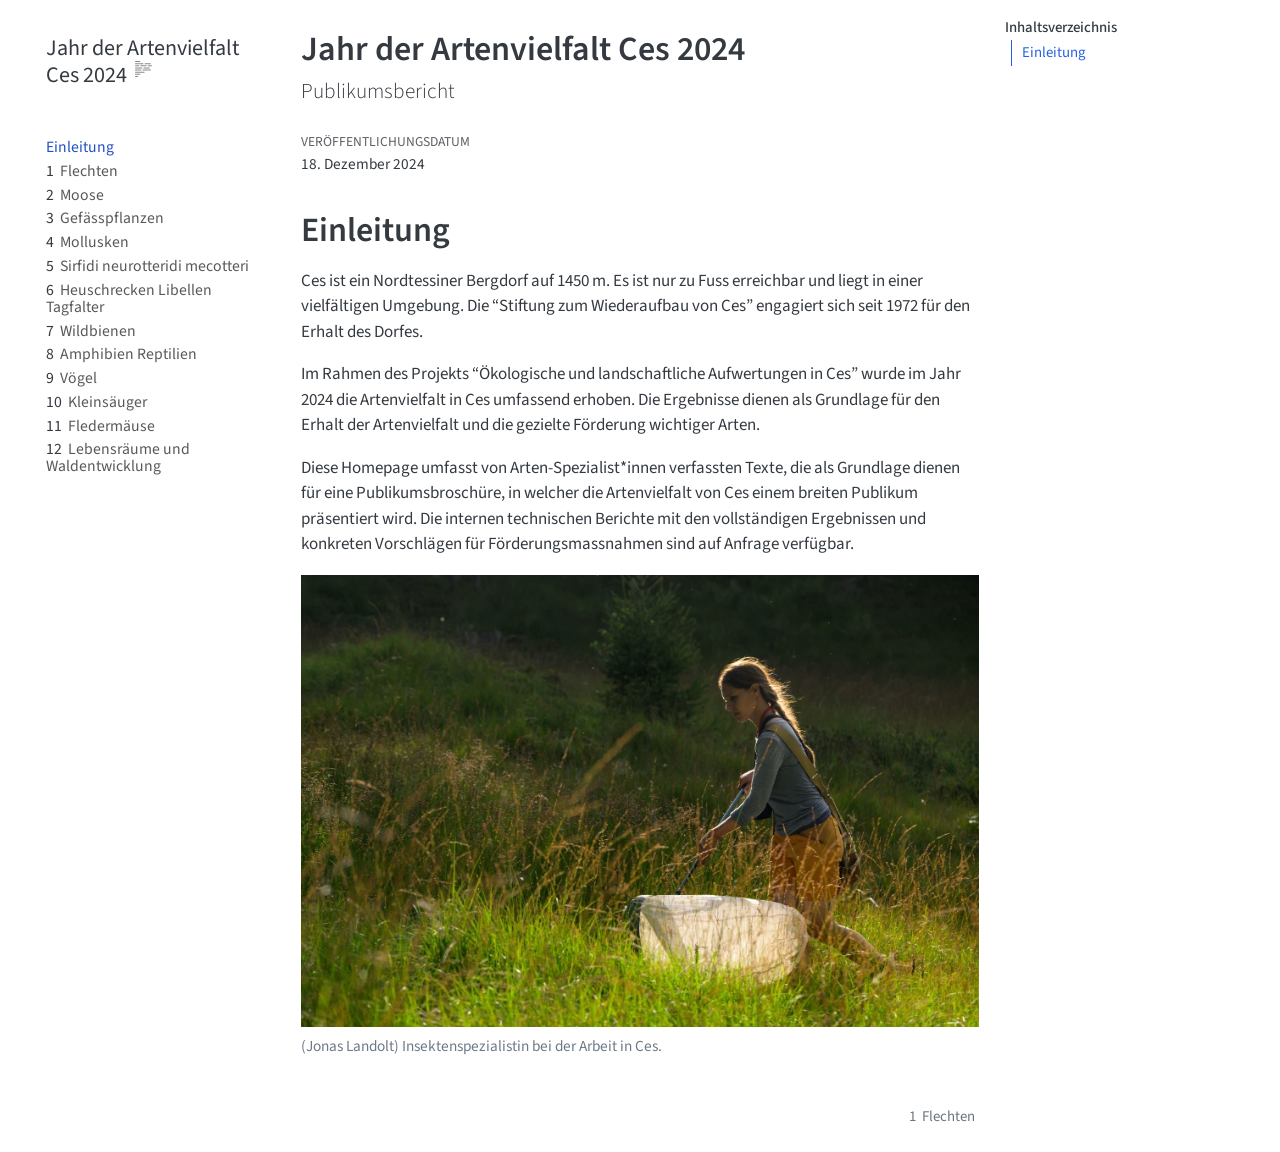
==== index.html @ 06ca6124 "Built site for gh-pages" ====
<!DOCTYPE html>
<html xmlns="http://www.w3.org/1999/xhtml" lang="de" xml:lang="de"><head>

<meta charset="utf-8">
<meta name="generator" content="quarto-1.7.13">

<meta name="viewport" content="width=device-width, initial-scale=1.0, user-scalable=yes">


<title>Jahr der Artenvielfalt Ces 2024</title>
<style>
code{white-space: pre-wrap;}
span.smallcaps{font-variant: small-caps;}
div.columns{display: flex; gap: min(4vw, 1.5em);}
div.column{flex: auto; overflow-x: auto;}
div.hanging-indent{margin-left: 1.5em; text-indent: -1.5em;}
ul.task-list{list-style: none;}
ul.task-list li input[type="checkbox"] {
  width: 0.8em;
  margin: 0 0.8em 0.2em -1em; /* quarto-specific, see https://github.com/quarto-dev/quarto-cli/issues/4556 */ 
  vertical-align: middle;
}
</style>


<script src="site_libs/quarto-nav/quarto-nav.js"></script>
<script src="site_libs/quarto-nav/headroom.min.js"></script>
<script src="site_libs/clipboard/clipboard.min.js"></script>
<script src="site_libs/quarto-search/autocomplete.umd.js"></script>
<script src="site_libs/quarto-search/fuse.min.js"></script>
<script src="site_libs/quarto-search/quarto-search.js"></script>
<meta name="quarto:offset" content="./">
<link href="./publikumsbericht/Flechten.html" rel="next">
<script src="site_libs/quarto-html/quarto.js" type="module"></script>
<script src="site_libs/quarto-html/tabsets/tabsets.js" type="module"></script>
<script src="site_libs/quarto-html/popper.min.js"></script>
<script src="site_libs/quarto-html/tippy.umd.min.js"></script>
<script src="site_libs/quarto-html/anchor.min.js"></script>
<link href="site_libs/quarto-html/tippy.css" rel="stylesheet">
<link href="site_libs/quarto-html/quarto-syntax-highlighting-66ab7fd5e73b7f0a764e0d49b3e29ab1.css" rel="stylesheet" id="quarto-text-highlighting-styles">
<script src="site_libs/bootstrap/bootstrap.min.js"></script>
<link href="site_libs/bootstrap/bootstrap-icons.css" rel="stylesheet">
<link href="site_libs/bootstrap/bootstrap-7930a387d1d9c5a851eba23757f768d8.min.css" rel="stylesheet" append-hash="true" id="quarto-bootstrap" data-mode="light">
<script id="quarto-search-options" type="application/json">{
  "location": "sidebar",
  "copy-button": false,
  "collapse-after": 3,
  "panel-placement": "start",
  "type": "textbox",
  "limit": 50,
  "keyboard-shortcut": [
    "f",
    "/",
    "s"
  ],
  "show-item-context": false,
  "language": {
    "search-no-results-text": "Keine Treffer",
    "search-matching-documents-text": "Treffer",
    "search-copy-link-title": "Link in die Suche kopieren",
    "search-hide-matches-text": "Zusätzliche Treffer verbergen",
    "search-more-match-text": "weitere Treffer in diesem Dokument",
    "search-more-matches-text": "weitere Treffer in diesem Dokument",
    "search-clear-button-title": "Zurücksetzen",
    "search-text-placeholder": "",
    "search-detached-cancel-button-title": "Abbrechen",
    "search-submit-button-title": "Abschicken",
    "search-label": "Suchen"
  }
}</script>


<link rel="stylesheet" href="style.css">
</head>

<body class="nav-sidebar floating">

<div id="quarto-search-results"></div>
  <header id="quarto-header" class="headroom fixed-top">
  <nav class="quarto-secondary-nav">
    <div class="container-fluid d-flex">
      <button type="button" class="quarto-btn-toggle btn" data-bs-toggle="collapse" role="button" data-bs-target=".quarto-sidebar-collapse-item" aria-controls="quarto-sidebar" aria-expanded="false" aria-label="Seitenleiste umschalten" onclick="if (window.quartoToggleHeadroom) { window.quartoToggleHeadroom(); }">
        <i class="bi bi-layout-text-sidebar-reverse"></i>
      </button>
        <nav class="quarto-page-breadcrumbs" aria-label="breadcrumb"><ol class="breadcrumb"><li class="breadcrumb-item"><a href="./index.html">Einleitung</a></li></ol></nav>
        <a class="flex-grow-1" role="navigation" data-bs-toggle="collapse" data-bs-target=".quarto-sidebar-collapse-item" aria-controls="quarto-sidebar" aria-expanded="false" aria-label="Seitenleiste umschalten" onclick="if (window.quartoToggleHeadroom) { window.quartoToggleHeadroom(); }">      
        </a>
      <button type="button" class="btn quarto-search-button" aria-label="Suchen" onclick="window.quartoOpenSearch();">
        <i class="bi bi-search"></i>
      </button>
    </div>
  </nav>
</header>
<!-- content -->
<div id="quarto-content" class="quarto-container page-columns page-rows-contents page-layout-article">
<!-- sidebar -->
  <nav id="quarto-sidebar" class="sidebar collapse collapse-horizontal quarto-sidebar-collapse-item sidebar-navigation floating overflow-auto">
    <div class="pt-lg-2 mt-2 text-left sidebar-header">
    <div class="sidebar-title mb-0 py-0">
      <a href="./">Jahr der Artenvielfalt Ces 2024</a> 
        <div class="sidebar-tools-main">
  <a href="" class="quarto-reader-toggle quarto-navigation-tool px-1" onclick="window.quartoToggleReader(); return false;" title="Lesemodus umschalten">
  <div class="quarto-reader-toggle-btn">
  <i class="bi"></i>
  </div>
</a>
</div>
    </div>
      </div>
        <div class="mt-2 flex-shrink-0 align-items-center">
        <div class="sidebar-search">
        <div id="quarto-search" class="" title="Suchen"></div>
        </div>
        </div>
    <div class="sidebar-menu-container"> 
    <ul class="list-unstyled mt-1">
        <li class="sidebar-item">
  <div class="sidebar-item-container"> 
  <a href="./index.html" class="sidebar-item-text sidebar-link active">
 <span class="menu-text">Einleitung</span></a>
  </div>
</li>
        <li class="sidebar-item">
  <div class="sidebar-item-container"> 
  <a href="./publikumsbericht/Flechten.html" class="sidebar-item-text sidebar-link">
 <span class="menu-text"><span class="chapter-number">1</span>&nbsp; <span class="chapter-title">Flechten</span></span></a>
  </div>
</li>
        <li class="sidebar-item">
  <div class="sidebar-item-container"> 
  <a href="./publikumsbericht/Moose.html" class="sidebar-item-text sidebar-link">
 <span class="menu-text"><span class="chapter-number">2</span>&nbsp; <span class="chapter-title">Moose</span></span></a>
  </div>
</li>
        <li class="sidebar-item">
  <div class="sidebar-item-container"> 
  <a href="./publikumsbericht/Gefässpflanzen.html" class="sidebar-item-text sidebar-link">
 <span class="menu-text"><span class="chapter-number">3</span>&nbsp; <span class="chapter-title">Gefässpflanzen</span></span></a>
  </div>
</li>
        <li class="sidebar-item">
  <div class="sidebar-item-container"> 
  <a href="./publikumsbericht/Mollusken.html" class="sidebar-item-text sidebar-link">
 <span class="menu-text"><span class="chapter-number">4</span>&nbsp; <span class="chapter-title">Mollusken</span></span></a>
  </div>
</li>
        <li class="sidebar-item">
  <div class="sidebar-item-container"> 
  <a href="./publikumsbericht/Sirfidi_neurotteridi_mecotteri.html" class="sidebar-item-text sidebar-link">
 <span class="menu-text"><span class="chapter-number">5</span>&nbsp; <span class="chapter-title">Sirfidi neurotteridi mecotteri</span></span></a>
  </div>
</li>
        <li class="sidebar-item">
  <div class="sidebar-item-container"> 
  <a href="./publikumsbericht/Heuschrecken_Libellen_Tagfalter.html" class="sidebar-item-text sidebar-link">
 <span class="menu-text"><span class="chapter-number">6</span>&nbsp; <span class="chapter-title">Heuschrecken Libellen Tagfalter</span></span></a>
  </div>
</li>
        <li class="sidebar-item">
  <div class="sidebar-item-container"> 
  <a href="./publikumsbericht/Wildbienen.html" class="sidebar-item-text sidebar-link">
 <span class="menu-text"><span class="chapter-number">7</span>&nbsp; <span class="chapter-title">Wildbienen</span></span></a>
  </div>
</li>
        <li class="sidebar-item">
  <div class="sidebar-item-container"> 
  <a href="./publikumsbericht/Amphibien_Reptilien.html" class="sidebar-item-text sidebar-link">
 <span class="menu-text"><span class="chapter-number">8</span>&nbsp; <span class="chapter-title">Amphibien Reptilien</span></span></a>
  </div>
</li>
        <li class="sidebar-item">
  <div class="sidebar-item-container"> 
  <a href="./publikumsbericht/Vögel.html" class="sidebar-item-text sidebar-link">
 <span class="menu-text"><span class="chapter-number">9</span>&nbsp; <span class="chapter-title">Vögel</span></span></a>
  </div>
</li>
        <li class="sidebar-item">
  <div class="sidebar-item-container"> 
  <a href="./publikumsbericht/Kleinsaeuger.html" class="sidebar-item-text sidebar-link">
 <span class="menu-text"><span class="chapter-number">10</span>&nbsp; <span class="chapter-title">Kleinsäuger</span></span></a>
  </div>
</li>
        <li class="sidebar-item">
  <div class="sidebar-item-container"> 
  <a href="./publikumsbericht/Fledermäuse.html" class="sidebar-item-text sidebar-link">
 <span class="menu-text"><span class="chapter-number">11</span>&nbsp; <span class="chapter-title">Fledermäuse</span></span></a>
  </div>
</li>
        <li class="sidebar-item">
  <div class="sidebar-item-container"> 
  <a href="./publikumsbericht/Waldentwicklung.html" class="sidebar-item-text sidebar-link">
 <span class="menu-text"><span class="chapter-number">12</span>&nbsp; <span class="chapter-title">Lebensräume und Waldentwicklung</span></span></a>
  </div>
</li>
    </ul>
    </div>
</nav>
<div id="quarto-sidebar-glass" class="quarto-sidebar-collapse-item" data-bs-toggle="collapse" data-bs-target=".quarto-sidebar-collapse-item"></div>
<!-- margin-sidebar -->
    <div id="quarto-margin-sidebar" class="sidebar margin-sidebar">
        <nav id="TOC" role="doc-toc" class="toc-active">
    <h2 id="toc-title">Inhaltsverzeichnis</h2>
   
  <ul>
  <li><a href="#einleitung" id="toc-einleitung" class="nav-link active" data-scroll-target="#einleitung">Einleitung</a></li>
  </ul>
</nav>
    </div>
<!-- main -->
<main class="content" id="quarto-document-content">

<header id="title-block-header" class="quarto-title-block default">
<div class="quarto-title">
<h1 class="title">Jahr der Artenvielfalt Ces 2024</h1>
<p class="subtitle lead">Publikumsbericht</p>
</div>



<div class="quarto-title-meta">

    
    <div>
    <div class="quarto-title-meta-heading">Veröffentlichungsdatum</div>
    <div class="quarto-title-meta-contents">
      <p class="date">18. Dezember 2024</p>
    </div>
  </div>
  
    
  </div>
  


</header>


<section id="einleitung" class="level1 unnumbered">
<h1 class="unnumbered">Einleitung</h1>
<p>Ces ist ein Nordtessiner Bergdorf auf 1450 m. Es ist nur zu Fuss erreichbar und liegt in einer vielfältigen Umgebung. Die “Stiftung zum Wiederaufbau von Ces” engagiert sich seit 1972 für den Erhalt des Dorfes.</p>
<p>Im Rahmen des Projekts “Ökologische und landschaftliche Aufwertungen in Ces” wurde im Jahr 2024 die Artenvielfalt in Ces umfassend erhoben. Die Ergebnisse dienen als Grundlage für den Erhalt der Artenvielfalt und die gezielte Förderung wichtiger Arten.</p>
<p>Diese Homepage umfasst von Arten-Spezialist*innen verfassten Texte, die als Grundlage dienen für eine Publikumsbroschüre, in welcher die Artenvielfalt von Ces einem breiten Publikum präsentiert wird. Die internen technischen Berichte mit den vollständigen Ergebnissen und konkreten Vorschlägen für Förderungsmassnahmen sind auf Anfrage verfügbar.</p>
<div class="quarto-figure quarto-figure-center">
<figure class="figure">
<p><img src="./images/Insektenspezialistin.jpg" class="img-fluid figure-img"></p>
<figcaption>(Jonas Landolt) Insektenspezialistin bei der Arbeit in Ces.</figcaption>
</figure>
</div>


</section>

</main> <!-- /main -->
<script id="quarto-html-after-body" type="application/javascript">
window.document.addEventListener("DOMContentLoaded", function (event) {
  const toggleBodyColorMode = (bsSheetEl) => {
    const mode = bsSheetEl.getAttribute("data-mode");
    const bodyEl = window.document.querySelector("body");
    if (mode === "dark") {
      bodyEl.classList.add("quarto-dark");
      bodyEl.classList.remove("quarto-light");
    } else {
      bodyEl.classList.add("quarto-light");
      bodyEl.classList.remove("quarto-dark");
    }
  }
  const toggleBodyColorPrimary = () => {
    const bsSheetEl = window.document.querySelector("link#quarto-bootstrap");
    if (bsSheetEl) {
      toggleBodyColorMode(bsSheetEl);
    }
  }
  toggleBodyColorPrimary();  
  const icon = "";
  const anchorJS = new window.AnchorJS();
  anchorJS.options = {
    placement: 'right',
    icon: icon
  };
  anchorJS.add('.anchored');
  const isCodeAnnotation = (el) => {
    for (const clz of el.classList) {
      if (clz.startsWith('code-annotation-')) {                     
        return true;
      }
    }
    return false;
  }
  const onCopySuccess = function(e) {
    // button target
    const button = e.trigger;
    // don't keep focus
    button.blur();
    // flash "checked"
    button.classList.add('code-copy-button-checked');
    var currentTitle = button.getAttribute("title");
    button.setAttribute("title", "Kopiert");
    let tooltip;
    if (window.bootstrap) {
      button.setAttribute("data-bs-toggle", "tooltip");
      button.setAttribute("data-bs-placement", "left");
      button.setAttribute("data-bs-title", "Kopiert");
      tooltip = new bootstrap.Tooltip(button, 
        { trigger: "manual", 
          customClass: "code-copy-button-tooltip",
          offset: [0, -8]});
      tooltip.show();    
    }
    setTimeout(function() {
      if (tooltip) {
        tooltip.hide();
        button.removeAttribute("data-bs-title");
        button.removeAttribute("data-bs-toggle");
        button.removeAttribute("data-bs-placement");
      }
      button.setAttribute("title", currentTitle);
      button.classList.remove('code-copy-button-checked');
    }, 1000);
    // clear code selection
    e.clearSelection();
  }
  const getTextToCopy = function(trigger) {
      const codeEl = trigger.previousElementSibling.cloneNode(true);
      for (const childEl of codeEl.children) {
        if (isCodeAnnotation(childEl)) {
          childEl.remove();
        }
      }
      return codeEl.innerText;
  }
  const clipboard = new window.ClipboardJS('.code-copy-button:not([data-in-quarto-modal])', {
    text: getTextToCopy
  });
  clipboard.on('success', onCopySuccess);
  if (window.document.getElementById('quarto-embedded-source-code-modal')) {
    const clipboardModal = new window.ClipboardJS('.code-copy-button[data-in-quarto-modal]', {
      text: getTextToCopy,
      container: window.document.getElementById('quarto-embedded-source-code-modal')
    });
    clipboardModal.on('success', onCopySuccess);
  }
    var localhostRegex = new RegExp(/^(?:http|https):\/\/localhost\:?[0-9]*\//);
    var mailtoRegex = new RegExp(/^mailto:/);
      var filterRegex = new RegExp('/' + window.location.host + '/');
    var isInternal = (href) => {
        return filterRegex.test(href) || localhostRegex.test(href) || mailtoRegex.test(href);
    }
    // Inspect non-navigation links and adorn them if external
 	var links = window.document.querySelectorAll('a[href]:not(.nav-link):not(.navbar-brand):not(.toc-action):not(.sidebar-link):not(.sidebar-item-toggle):not(.pagination-link):not(.no-external):not([aria-hidden]):not(.dropdown-item):not(.quarto-navigation-tool):not(.about-link)');
    for (var i=0; i<links.length; i++) {
      const link = links[i];
      if (!isInternal(link.href)) {
        // undo the damage that might have been done by quarto-nav.js in the case of
        // links that we want to consider external
        if (link.dataset.originalHref !== undefined) {
          link.href = link.dataset.originalHref;
        }
      }
    }
  function tippyHover(el, contentFn, onTriggerFn, onUntriggerFn) {
    const config = {
      allowHTML: true,
      maxWidth: 500,
      delay: 100,
      arrow: false,
      appendTo: function(el) {
          return el.parentElement;
      },
      interactive: true,
      interactiveBorder: 10,
      theme: 'quarto',
      placement: 'bottom-start',
    };
    if (contentFn) {
      config.content = contentFn;
    }
    if (onTriggerFn) {
      config.onTrigger = onTriggerFn;
    }
    if (onUntriggerFn) {
      config.onUntrigger = onUntriggerFn;
    }
    window.tippy(el, config); 
  }
  const noterefs = window.document.querySelectorAll('a[role="doc-noteref"]');
  for (var i=0; i<noterefs.length; i++) {
    const ref = noterefs[i];
    tippyHover(ref, function() {
      // use id or data attribute instead here
      let href = ref.getAttribute('data-footnote-href') || ref.getAttribute('href');
      try { href = new URL(href).hash; } catch {}
      const id = href.replace(/^#\/?/, "");
      const note = window.document.getElementById(id);
      if (note) {
        return note.innerHTML;
      } else {
        return "";
      }
    });
  }
  const xrefs = window.document.querySelectorAll('a.quarto-xref');
  const processXRef = (id, note) => {
    // Strip column container classes
    const stripColumnClz = (el) => {
      el.classList.remove("page-full", "page-columns");
      if (el.children) {
        for (const child of el.children) {
          stripColumnClz(child);
        }
      }
    }
    stripColumnClz(note)
    if (id === null || id.startsWith('sec-')) {
      // Special case sections, only their first couple elements
      const container = document.createElement("div");
      if (note.children && note.children.length > 2) {
        container.appendChild(note.children[0].cloneNode(true));
        for (let i = 1; i < note.children.length; i++) {
          const child = note.children[i];
          if (child.tagName === "P" && child.innerText === "") {
            continue;
          } else {
            container.appendChild(child.cloneNode(true));
            break;
          }
        }
        if (window.Quarto?.typesetMath) {
          window.Quarto.typesetMath(container);
        }
        return container.innerHTML
      } else {
        if (window.Quarto?.typesetMath) {
          window.Quarto.typesetMath(note);
        }
        return note.innerHTML;
      }
    } else {
      // Remove any anchor links if they are present
      const anchorLink = note.querySelector('a.anchorjs-link');
      if (anchorLink) {
        anchorLink.remove();
      }
      if (window.Quarto?.typesetMath) {
        window.Quarto.typesetMath(note);
      }
      if (note.classList.contains("callout")) {
        return note.outerHTML;
      } else {
        return note.innerHTML;
      }
    }
  }
  for (var i=0; i<xrefs.length; i++) {
    const xref = xrefs[i];
    tippyHover(xref, undefined, function(instance) {
      instance.disable();
      let url = xref.getAttribute('href');
      let hash = undefined; 
      if (url.startsWith('#')) {
        hash = url;
      } else {
        try { hash = new URL(url).hash; } catch {}
      }
      if (hash) {
        const id = hash.replace(/^#\/?/, "");
        const note = window.document.getElementById(id);
        if (note !== null) {
          try {
            const html = processXRef(id, note.cloneNode(true));
            instance.setContent(html);
          } finally {
            instance.enable();
            instance.show();
          }
        } else {
          // See if we can fetch this
          fetch(url.split('#')[0])
          .then(res => res.text())
          .then(html => {
            const parser = new DOMParser();
            const htmlDoc = parser.parseFromString(html, "text/html");
            const note = htmlDoc.getElementById(id);
            if (note !== null) {
              const html = processXRef(id, note);
              instance.setContent(html);
            } 
          }).finally(() => {
            instance.enable();
            instance.show();
          });
        }
      } else {
        // See if we can fetch a full url (with no hash to target)
        // This is a special case and we should probably do some content thinning / targeting
        fetch(url)
        .then(res => res.text())
        .then(html => {
          const parser = new DOMParser();
          const htmlDoc = parser.parseFromString(html, "text/html");
          const note = htmlDoc.querySelector('main.content');
          if (note !== null) {
            // This should only happen for chapter cross references
            // (since there is no id in the URL)
            // remove the first header
            if (note.children.length > 0 && note.children[0].tagName === "HEADER") {
              note.children[0].remove();
            }
            const html = processXRef(null, note);
            instance.setContent(html);
          } 
        }).finally(() => {
          instance.enable();
          instance.show();
        });
      }
    }, function(instance) {
    });
  }
      let selectedAnnoteEl;
      const selectorForAnnotation = ( cell, annotation) => {
        let cellAttr = 'data-code-cell="' + cell + '"';
        let lineAttr = 'data-code-annotation="' +  annotation + '"';
        const selector = 'span[' + cellAttr + '][' + lineAttr + ']';
        return selector;
      }
      const selectCodeLines = (annoteEl) => {
        const doc = window.document;
        const targetCell = annoteEl.getAttribute("data-target-cell");
        const targetAnnotation = annoteEl.getAttribute("data-target-annotation");
        const annoteSpan = window.document.querySelector(selectorForAnnotation(targetCell, targetAnnotation));
        const lines = annoteSpan.getAttribute("data-code-lines").split(",");
        const lineIds = lines.map((line) => {
          return targetCell + "-" + line;
        })
        let top = null;
        let height = null;
        let parent = null;
        if (lineIds.length > 0) {
            //compute the position of the single el (top and bottom and make a div)
            const el = window.document.getElementById(lineIds[0]);
            top = el.offsetTop;
            height = el.offsetHeight;
            parent = el.parentElement.parentElement;
          if (lineIds.length > 1) {
            const lastEl = window.document.getElementById(lineIds[lineIds.length - 1]);
            const bottom = lastEl.offsetTop + lastEl.offsetHeight;
            height = bottom - top;
          }
          if (top !== null && height !== null && parent !== null) {
            // cook up a div (if necessary) and position it 
            let div = window.document.getElementById("code-annotation-line-highlight");
            if (div === null) {
              div = window.document.createElement("div");
              div.setAttribute("id", "code-annotation-line-highlight");
              div.style.position = 'absolute';
              parent.appendChild(div);
            }
            div.style.top = top - 2 + "px";
            div.style.height = height + 4 + "px";
            div.style.left = 0;
            let gutterDiv = window.document.getElementById("code-annotation-line-highlight-gutter");
            if (gutterDiv === null) {
              gutterDiv = window.document.createElement("div");
              gutterDiv.setAttribute("id", "code-annotation-line-highlight-gutter");
              gutterDiv.style.position = 'absolute';
              const codeCell = window.document.getElementById(targetCell);
              const gutter = codeCell.querySelector('.code-annotation-gutter');
              gutter.appendChild(gutterDiv);
            }
            gutterDiv.style.top = top - 2 + "px";
            gutterDiv.style.height = height + 4 + "px";
          }
          selectedAnnoteEl = annoteEl;
        }
      };
      const unselectCodeLines = () => {
        const elementsIds = ["code-annotation-line-highlight", "code-annotation-line-highlight-gutter"];
        elementsIds.forEach((elId) => {
          const div = window.document.getElementById(elId);
          if (div) {
            div.remove();
          }
        });
        selectedAnnoteEl = undefined;
      };
        // Handle positioning of the toggle
    window.addEventListener(
      "resize",
      throttle(() => {
        elRect = undefined;
        if (selectedAnnoteEl) {
          selectCodeLines(selectedAnnoteEl);
        }
      }, 10)
    );
    function throttle(fn, ms) {
    let throttle = false;
    let timer;
      return (...args) => {
        if(!throttle) { // first call gets through
            fn.apply(this, args);
            throttle = true;
        } else { // all the others get throttled
            if(timer) clearTimeout(timer); // cancel #2
            timer = setTimeout(() => {
              fn.apply(this, args);
              timer = throttle = false;
            }, ms);
        }
      };
    }
      // Attach click handler to the DT
      const annoteDls = window.document.querySelectorAll('dt[data-target-cell]');
      for (const annoteDlNode of annoteDls) {
        annoteDlNode.addEventListener('click', (event) => {
          const clickedEl = event.target;
          if (clickedEl !== selectedAnnoteEl) {
            unselectCodeLines();
            const activeEl = window.document.querySelector('dt[data-target-cell].code-annotation-active');
            if (activeEl) {
              activeEl.classList.remove('code-annotation-active');
            }
            selectCodeLines(clickedEl);
            clickedEl.classList.add('code-annotation-active');
          } else {
            // Unselect the line
            unselectCodeLines();
            clickedEl.classList.remove('code-annotation-active');
          }
        });
      }
  const findCites = (el) => {
    const parentEl = el.parentElement;
    if (parentEl) {
      const cites = parentEl.dataset.cites;
      if (cites) {
        return {
          el,
          cites: cites.split(' ')
        };
      } else {
        return findCites(el.parentElement)
      }
    } else {
      return undefined;
    }
  };
  var bibliorefs = window.document.querySelectorAll('a[role="doc-biblioref"]');
  for (var i=0; i<bibliorefs.length; i++) {
    const ref = bibliorefs[i];
    const citeInfo = findCites(ref);
    if (citeInfo) {
      tippyHover(citeInfo.el, function() {
        var popup = window.document.createElement('div');
        citeInfo.cites.forEach(function(cite) {
          var citeDiv = window.document.createElement('div');
          citeDiv.classList.add('hanging-indent');
          citeDiv.classList.add('csl-entry');
          var biblioDiv = window.document.getElementById('ref-' + cite);
          if (biblioDiv) {
            citeDiv.innerHTML = biblioDiv.innerHTML;
          }
          popup.appendChild(citeDiv);
        });
        return popup.innerHTML;
      });
    }
  }
});
</script>
<nav class="page-navigation">
  <div class="nav-page nav-page-previous">
  </div>
  <div class="nav-page nav-page-next">
      <a href="./publikumsbericht/Flechten.html" class="pagination-link" aria-label="Flechten">
        <span class="nav-page-text"><span class="chapter-number">1</span>&nbsp; <span class="chapter-title">Flechten</span></span> <i class="bi bi-arrow-right-short"></i>
      </a>
  </div>
</nav>
</div> <!-- /content -->




</body></html>
---- site_libs/quarto-html/tippy.css ----
.tippy-box[data-animation=fade][data-state=hidden]{opacity:0}[data-tippy-root]{max-width:calc(100vw - 10px)}.tippy-box{position:relative;background-color:#333;color:#fff;border-radius:4px;font-size:14px;line-height:1.4;white-space:normal;outline:0;transition-property:transform,visibility,opacity}.tippy-box[data-placement^=top]>.tippy-arrow{bottom:0}.tippy-box[data-placement^=top]>.tippy-arrow:before{bottom:-7px;left:0;border-width:8px 8px 0;border-top-color:initial;transform-origin:center top}.tippy-box[data-placement^=bottom]>.tippy-arrow{top:0}.tippy-box[data-placement^=bottom]>.tippy-arrow:before{top:-7px;left:0;border-width:0 8px 8px;border-bottom-color:initial;transform-origin:center bottom}.tippy-box[data-placement^=left]>.tippy-arrow{right:0}.tippy-box[data-placement^=left]>.tippy-arrow:before{border-width:8px 0 8px 8px;border-left-color:initial;right:-7px;transform-origin:center left}.tippy-box[data-placement^=right]>.tippy-arrow{left:0}.tippy-box[data-placement^=right]>.tippy-arrow:before{left:-7px;border-width:8px 8px 8px 0;border-right-color:initial;transform-origin:center right}.tippy-box[data-inertia][data-state=visible]{transition-timing-function:cubic-bezier(.54,1.5,.38,1.11)}.tippy-arrow{width:16px;height:16px;color:#333}.tippy-arrow:before{content:"";position:absolute;border-color:transparent;border-style:solid}.tippy-content{position:relative;padding:5px 9px;z-index:1}
---- site_libs/quarto-html/quarto-syntax-highlighting-66ab7fd5e73b7f0a764e0d49b3e29ab1.css ----
/* quarto syntax highlight colors */
:root {
  --quarto-hl-ot-color: #003B4F;
  --quarto-hl-at-color: #657422;
  --quarto-hl-ss-color: #20794D;
  --quarto-hl-an-color: #5E5E5E;
  --quarto-hl-fu-color: #4758AB;
  --quarto-hl-st-color: #20794D;
  --quarto-hl-cf-color: #003B4F;
  --quarto-hl-op-color: #5E5E5E;
  --quarto-hl-er-color: #AD0000;
  --quarto-hl-bn-color: #AD0000;
  --quarto-hl-al-color: #AD0000;
  --quarto-hl-va-color: #111111;
  --quarto-hl-bu-color: inherit;
  --quarto-hl-ex-color: inherit;
  --quarto-hl-pp-color: #AD0000;
  --quarto-hl-in-color: #5E5E5E;
  --quarto-hl-vs-color: #20794D;
  --quarto-hl-wa-color: #5E5E5E;
  --quarto-hl-do-color: #5E5E5E;
  --quarto-hl-im-color: #00769E;
  --quarto-hl-ch-color: #20794D;
  --quarto-hl-dt-color: #AD0000;
  --quarto-hl-fl-color: #AD0000;
  --quarto-hl-co-color: #5E5E5E;
  --quarto-hl-cv-color: #5E5E5E;
  --quarto-hl-cn-color: #8f5902;
  --quarto-hl-sc-color: #5E5E5E;
  --quarto-hl-dv-color: #AD0000;
  --quarto-hl-kw-color: #003B4F;
}

/* other quarto variables */
:root {
  --quarto-font-monospace: SFMono-Regular, Menlo, Monaco, Consolas, "Liberation Mono", "Courier New", monospace;
}

pre > code.sourceCode > span {
  color: #003B4F;
}

code span {
  color: #003B4F;
}

code.sourceCode > span {
  color: #003B4F;
}

div.sourceCode,
div.sourceCode pre.sourceCode {
  color: #003B4F;
}

code span.ot {
  color: #003B4F;
  font-style: inherit;
}

code span.at {
  color: #657422;
  font-style: inherit;
}

code span.ss {
  color: #20794D;
  font-style: inherit;
}

code span.an {
  color: #5E5E5E;
  font-style: inherit;
}

code span.fu {
  color: #4758AB;
  font-style: inherit;
}

code span.st {
  color: #20794D;
  font-style: inherit;
}

code span.cf {
  color: #003B4F;
  font-weight: bold;
  font-style: inherit;
}

code span.op {
  color: #5E5E5E;
  font-style: inherit;
}

code span.er {
  color: #AD0000;
  font-style: inherit;
}

code span.bn {
  color: #AD0000;
  font-style: inherit;
}

code span.al {
  color: #AD0000;
  font-style: inherit;
}

code span.va {
  color: #111111;
  font-style: inherit;
}

code span.bu {
  font-style: inherit;
}

code span.ex {
  font-style: inherit;
}

code span.pp {
  color: #AD0000;
  font-style: inherit;
}

code span.in {
  color: #5E5E5E;
  font-style: inherit;
}

code span.vs {
  color: #20794D;
  font-style: inherit;
}

code span.wa {
  color: #5E5E5E;
  font-style: italic;
}

code span.do {
  color: #5E5E5E;
  font-style: italic;
}

code span.im {
  color: #00769E;
  font-style: inherit;
}

code span.ch {
  color: #20794D;
  font-style: inherit;
}

code span.dt {
  color: #AD0000;
  font-style: inherit;
}

code span.fl {
  color: #AD0000;
  font-style: inherit;
}

code span.co {
  color: #5E5E5E;
  font-style: inherit;
}

code span.cv {
  color: #5E5E5E;
  font-style: italic;
}

code span.cn {
  color: #8f5902;
  font-style: inherit;
}

code span.sc {
  color: #5E5E5E;
  font-style: inherit;
}

code span.dv {
  color: #AD0000;
  font-style: inherit;
}

code span.kw {
  color: #003B4F;
  font-weight: bold;
  font-style: inherit;
}

.prevent-inlining {
  content: "</";
}

/*# sourceMappingURL=959b87231af1ebfcdaf83f2a1def939a.css.map */
---- style.css ----
.info.legend.leaflet-control{
  /*border: 1px solid red;*/
  width: 200px;
}


.info.legend.leaflet-control>div{
  /*border: 1px solid red;*/
  display: flex;
  column-gap: 10px;
}
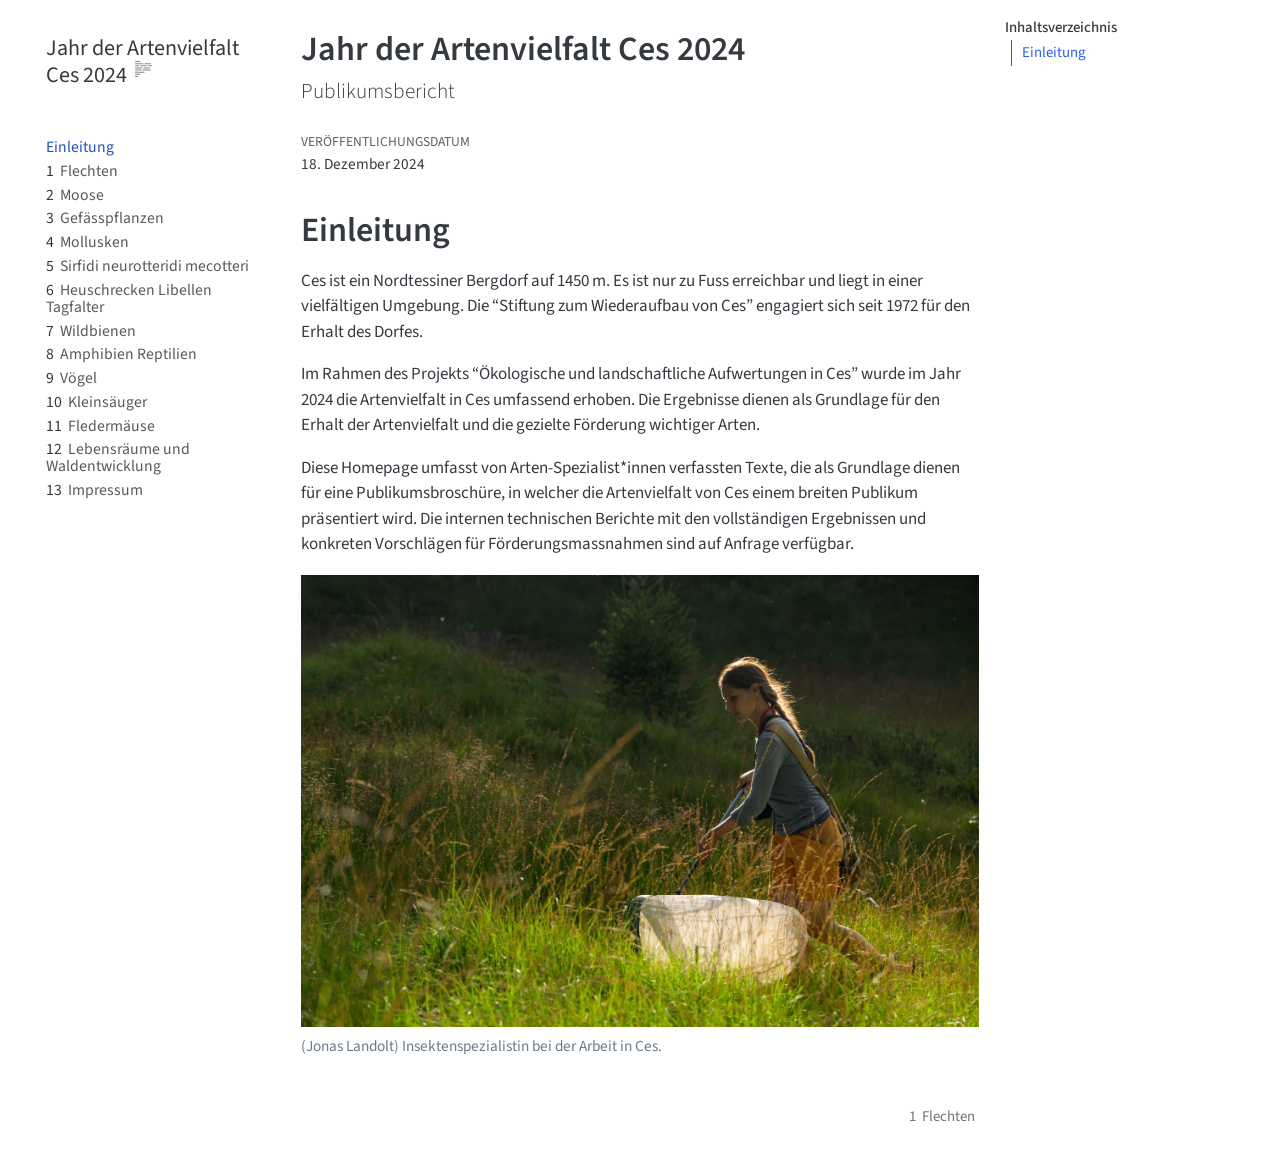
==== commit f0736c7d: "Built site for gh-pages" ====
--- a/index.html
+++ b/index.html
@@ -190,6 +190,12 @@
   <div class="sidebar-item-container"> 
   <a href="./publikumsbericht/Waldentwicklung.html" class="sidebar-item-text sidebar-link">
  <span class="menu-text"><span class="chapter-number">12</span>&nbsp; <span class="chapter-title">Lebensräume und Waldentwicklung</span></span></a>
+  </div>
+</li>
+        <li class="sidebar-item">
+  <div class="sidebar-item-container"> 
+  <a href="./publikumsbericht/impressum.html" class="sidebar-item-text sidebar-link">
+ <span class="menu-text"><span class="chapter-number">13</span>&nbsp; <span class="chapter-title">Impressum</span></span></a>
   </div>
 </li>
     </ul>
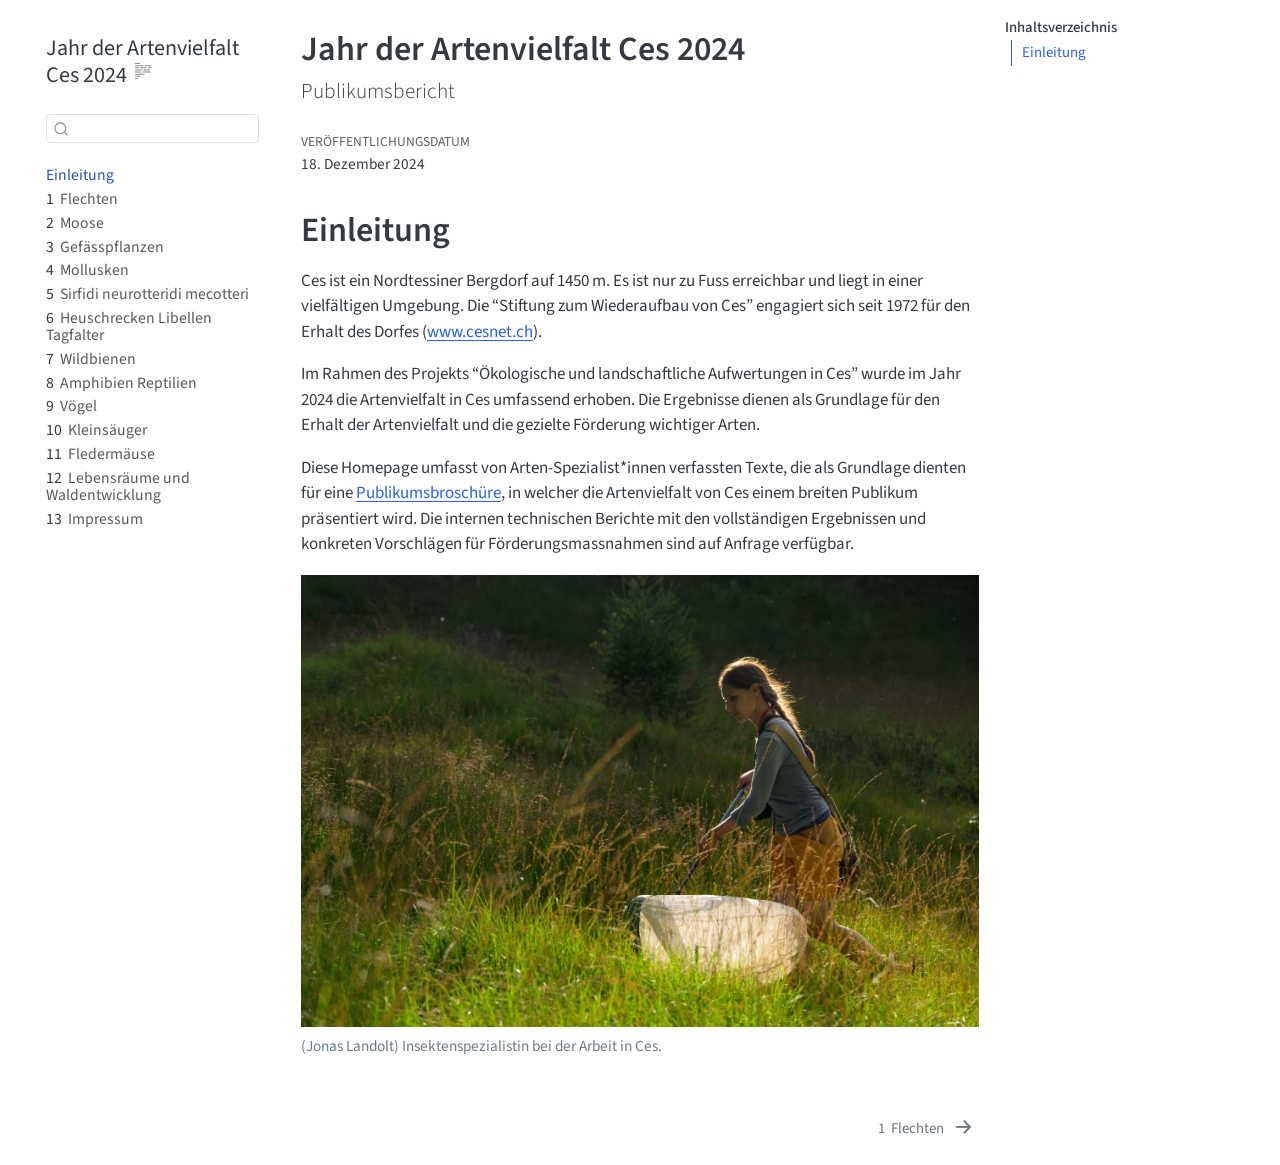
==== commit add81669: "Built site for gh-pages" ====
--- a/index.html
+++ b/index.html
@@ -2,13 +2,16 @@
 <html xmlns="http://www.w3.org/1999/xhtml" lang="de" xml:lang="de"><head>
 
 <meta charset="utf-8">
-<meta name="generator" content="quarto-1.7.13">
+<meta name="generator" content="quarto-1.9.36">
 
 <meta name="viewport" content="width=device-width, initial-scale=1.0, user-scalable=yes">
 
 
 <title>Jahr der Artenvielfalt Ces 2024</title>
 <style>
+/* Default styles provided by pandoc.
+** See https://pandoc.org/MANUAL.html#variables-for-html for config info.
+*/
 code{white-space: pre-wrap;}
 span.smallcaps{font-variant: small-caps;}
 div.columns{display: flex; gap: min(4vw, 1.5em);}
@@ -37,10 +40,10 @@
 <script src="site_libs/quarto-html/tippy.umd.min.js"></script>
 <script src="site_libs/quarto-html/anchor.min.js"></script>
 <link href="site_libs/quarto-html/tippy.css" rel="stylesheet">
-<link href="site_libs/quarto-html/quarto-syntax-highlighting-66ab7fd5e73b7f0a764e0d49b3e29ab1.css" rel="stylesheet" id="quarto-text-highlighting-styles">
+<link href="site_libs/quarto-html/quarto-syntax-highlighting-845c23b38eaddc0f92fda52bfe77a8c8.css" rel="stylesheet" id="quarto-text-highlighting-styles">
 <script src="site_libs/bootstrap/bootstrap.min.js"></script>
 <link href="site_libs/bootstrap/bootstrap-icons.css" rel="stylesheet">
-<link href="site_libs/bootstrap/bootstrap-7930a387d1d9c5a851eba23757f768d8.min.css" rel="stylesheet" append-hash="true" id="quarto-bootstrap" data-mode="light">
+<link href="site_libs/bootstrap/bootstrap-8aa4e2a097a30a61f637777cefac19a3.min.css" rel="stylesheet" append-hash="true" id="quarto-bootstrap" data-mode="light">
 <script id="quarto-search-options" type="application/json">{
   "location": "sidebar",
   "copy-button": false,
@@ -73,7 +76,7 @@
 <link rel="stylesheet" href="style.css">
 </head>
 
-<body class="nav-sidebar floating">
+<body class="nav-sidebar floating quarto-light">
 
 <div id="quarto-search-results"></div>
   <header id="quarto-header" class="headroom fixed-top">
@@ -243,9 +246,9 @@
 
 <section id="einleitung" class="level1 unnumbered">
 <h1 class="unnumbered">Einleitung</h1>
-<p>Ces ist ein Nordtessiner Bergdorf auf 1450 m. Es ist nur zu Fuss erreichbar und liegt in einer vielfältigen Umgebung. Die “Stiftung zum Wiederaufbau von Ces” engagiert sich seit 1972 für den Erhalt des Dorfes.</p>
+<p>Ces ist ein Nordtessiner Bergdorf auf 1450 m. Es ist nur zu Fuss erreichbar und liegt in einer vielfältigen Umgebung. Die “Stiftung zum Wiederaufbau von Ces” engagiert sich seit 1972 für den Erhalt des Dorfes (<a href="https://cesnet.ch">www.cesnet.ch</a>).</p>
 <p>Im Rahmen des Projekts “Ökologische und landschaftliche Aufwertungen in Ces” wurde im Jahr 2024 die Artenvielfalt in Ces umfassend erhoben. Die Ergebnisse dienen als Grundlage für den Erhalt der Artenvielfalt und die gezielte Förderung wichtiger Arten.</p>
-<p>Diese Homepage umfasst von Arten-Spezialist*innen verfassten Texte, die als Grundlage dienen für eine Publikumsbroschüre, in welcher die Artenvielfalt von Ces einem breiten Publikum präsentiert wird. Die internen technischen Berichte mit den vollständigen Ergebnissen und konkreten Vorschlägen für Förderungsmassnahmen sind auf Anfrage verfügbar.</p>
+<p>Diese Homepage umfasst von Arten-Spezialist*innen verfassten Texte, die als Grundlage dienten für eine <a href="Ces_Biodiversita_2025_WEB.pdf">Publikumsbroschüre</a>, in welcher die Artenvielfalt von Ces einem breiten Publikum präsentiert wird. Die internen technischen Berichte mit den vollständigen Ergebnissen und konkreten Vorschlägen für Förderungsmassnahmen sind auf Anfrage verfügbar.</p>
 <div class="quarto-figure quarto-figure-center">
 <figure class="figure">
 <p><img src="./images/Insektenspezialistin.jpg" class="img-fluid figure-img"></p>
@@ -258,236 +261,243 @@
 
 </main> <!-- /main -->
 <script id="quarto-html-after-body" type="application/javascript">
-window.document.addEventListener("DOMContentLoaded", function (event) {
-  const toggleBodyColorMode = (bsSheetEl) => {
-    const mode = bsSheetEl.getAttribute("data-mode");
-    const bodyEl = window.document.querySelector("body");
-    if (mode === "dark") {
-      bodyEl.classList.add("quarto-dark");
-      bodyEl.classList.remove("quarto-light");
-    } else {
-      bodyEl.classList.add("quarto-light");
-      bodyEl.classList.remove("quarto-dark");
-    }
-  }
-  const toggleBodyColorPrimary = () => {
-    const bsSheetEl = window.document.querySelector("link#quarto-bootstrap");
-    if (bsSheetEl) {
-      toggleBodyColorMode(bsSheetEl);
-    }
-  }
-  toggleBodyColorPrimary();  
-  const icon = "";
-  const anchorJS = new window.AnchorJS();
-  anchorJS.options = {
-    placement: 'right',
-    icon: icon
-  };
-  anchorJS.add('.anchored');
-  const isCodeAnnotation = (el) => {
-    for (const clz of el.classList) {
-      if (clz.startsWith('code-annotation-')) {                     
-        return true;
-      }
-    }
-    return false;
-  }
-  const onCopySuccess = function(e) {
-    // button target
-    const button = e.trigger;
-    // don't keep focus
-    button.blur();
-    // flash "checked"
-    button.classList.add('code-copy-button-checked');
-    var currentTitle = button.getAttribute("title");
-    button.setAttribute("title", "Kopiert");
-    let tooltip;
-    if (window.bootstrap) {
-      button.setAttribute("data-bs-toggle", "tooltip");
-      button.setAttribute("data-bs-placement", "left");
-      button.setAttribute("data-bs-title", "Kopiert");
-      tooltip = new bootstrap.Tooltip(button, 
-        { trigger: "manual", 
-          customClass: "code-copy-button-tooltip",
-          offset: [0, -8]});
-      tooltip.show();    
-    }
-    setTimeout(function() {
-      if (tooltip) {
-        tooltip.hide();
-        button.removeAttribute("data-bs-title");
-        button.removeAttribute("data-bs-toggle");
-        button.removeAttribute("data-bs-placement");
-      }
-      button.setAttribute("title", currentTitle);
-      button.classList.remove('code-copy-button-checked');
-    }, 1000);
-    // clear code selection
-    e.clearSelection();
-  }
-  const getTextToCopy = function(trigger) {
-      const codeEl = trigger.previousElementSibling.cloneNode(true);
+  window.document.addEventListener("DOMContentLoaded", function (event) {
+    const icon = "";
+    const anchorJS = new window.AnchorJS();
+    anchorJS.options = {
+      placement: 'right',
+      icon: icon
+    };
+    anchorJS.add('.anchored');
+    const isCodeAnnotation = (el) => {
+      for (const clz of el.classList) {
+        if (clz.startsWith('code-annotation-')) {                     
+          return true;
+        }
+      }
+      return false;
+    }
+    const onCopySuccess = function(e) {
+      // button target
+      const button = e.trigger;
+      // don't keep focus
+      button.blur();
+      // flash "checked"
+      button.classList.add('code-copy-button-checked');
+      var currentTitle = button.getAttribute("title");
+      button.setAttribute("title", "Kopiert");
+      let tooltip;
+      if (window.bootstrap) {
+        button.setAttribute("data-bs-toggle", "tooltip");
+        button.setAttribute("data-bs-placement", "left");
+        button.setAttribute("data-bs-title", "Kopiert");
+        tooltip = new bootstrap.Tooltip(button, 
+          { trigger: "manual", 
+            customClass: "code-copy-button-tooltip",
+            offset: [0, -8]});
+        tooltip.show();    
+      }
+      setTimeout(function() {
+        if (tooltip) {
+          tooltip.hide();
+          button.removeAttribute("data-bs-title");
+          button.removeAttribute("data-bs-toggle");
+          button.removeAttribute("data-bs-placement");
+        }
+        button.setAttribute("title", currentTitle);
+        button.classList.remove('code-copy-button-checked');
+      }, 1000);
+      // clear code selection
+      e.clearSelection();
+    }
+    const getTextToCopy = function(trigger) {
+      const outerScaffold = trigger.parentElement.cloneNode(true);
+      const codeEl = outerScaffold.querySelector('code');
       for (const childEl of codeEl.children) {
         if (isCodeAnnotation(childEl)) {
           childEl.remove();
         }
       }
       return codeEl.innerText;
-  }
-  const clipboard = new window.ClipboardJS('.code-copy-button:not([data-in-quarto-modal])', {
-    text: getTextToCopy
-  });
-  clipboard.on('success', onCopySuccess);
-  if (window.document.getElementById('quarto-embedded-source-code-modal')) {
-    const clipboardModal = new window.ClipboardJS('.code-copy-button[data-in-quarto-modal]', {
-      text: getTextToCopy,
-      container: window.document.getElementById('quarto-embedded-source-code-modal')
+    }
+    const clipboard = new window.ClipboardJS('.code-copy-button:not([data-in-quarto-modal])', {
+      text: getTextToCopy
     });
-    clipboardModal.on('success', onCopySuccess);
-  }
-    var localhostRegex = new RegExp(/^(?:http|https):\/\/localhost\:?[0-9]*\//);
-    var mailtoRegex = new RegExp(/^mailto:/);
-      var filterRegex = new RegExp('/' + window.location.host + '/');
-    var isInternal = (href) => {
-        return filterRegex.test(href) || localhostRegex.test(href) || mailtoRegex.test(href);
-    }
-    // Inspect non-navigation links and adorn them if external
- 	var links = window.document.querySelectorAll('a[href]:not(.nav-link):not(.navbar-brand):not(.toc-action):not(.sidebar-link):not(.sidebar-item-toggle):not(.pagination-link):not(.no-external):not([aria-hidden]):not(.dropdown-item):not(.quarto-navigation-tool):not(.about-link)');
-    for (var i=0; i<links.length; i++) {
-      const link = links[i];
-      if (!isInternal(link.href)) {
-        // undo the damage that might have been done by quarto-nav.js in the case of
-        // links that we want to consider external
-        if (link.dataset.originalHref !== undefined) {
-          link.href = link.dataset.originalHref;
-        }
-      }
-    }
-  function tippyHover(el, contentFn, onTriggerFn, onUntriggerFn) {
-    const config = {
-      allowHTML: true,
-      maxWidth: 500,
-      delay: 100,
-      arrow: false,
-      appendTo: function(el) {
-          return el.parentElement;
-      },
-      interactive: true,
-      interactiveBorder: 10,
-      theme: 'quarto',
-      placement: 'bottom-start',
-    };
-    if (contentFn) {
-      config.content = contentFn;
-    }
-    if (onTriggerFn) {
-      config.onTrigger = onTriggerFn;
-    }
-    if (onUntriggerFn) {
-      config.onUntrigger = onUntriggerFn;
-    }
-    window.tippy(el, config); 
-  }
-  const noterefs = window.document.querySelectorAll('a[role="doc-noteref"]');
-  for (var i=0; i<noterefs.length; i++) {
-    const ref = noterefs[i];
-    tippyHover(ref, function() {
-      // use id or data attribute instead here
-      let href = ref.getAttribute('data-footnote-href') || ref.getAttribute('href');
-      try { href = new URL(href).hash; } catch {}
-      const id = href.replace(/^#\/?/, "");
-      const note = window.document.getElementById(id);
-      if (note) {
-        return note.innerHTML;
+    clipboard.on('success', onCopySuccess);
+    if (window.document.getElementById('quarto-embedded-source-code-modal')) {
+      const clipboardModal = new window.ClipboardJS('.code-copy-button[data-in-quarto-modal]', {
+        text: getTextToCopy,
+        container: window.document.getElementById('quarto-embedded-source-code-modal')
+      });
+      clipboardModal.on('success', onCopySuccess);
+    }
+      var localhostRegex = new RegExp(/^(?:http|https):\/\/localhost\:?[0-9]*\//);
+      var mailtoRegex = new RegExp(/^mailto:/);
+        var filterRegex = new RegExp('/' + window.location.host + '/');
+      var isInternal = (href) => {
+          return filterRegex.test(href) || localhostRegex.test(href) || mailtoRegex.test(href);
+      }
+      // Inspect non-navigation links and adorn them if external
+     var links = window.document.querySelectorAll('a[href]:not(.nav-link):not(.navbar-brand):not(.toc-action):not(.sidebar-link):not(.sidebar-item-toggle):not(.pagination-link):not(.no-external):not([aria-hidden]):not(.dropdown-item):not(.quarto-navigation-tool):not(.about-link)');
+      for (var i=0; i<links.length; i++) {
+        const link = links[i];
+        if (!isInternal(link.href)) {
+          // undo the damage that might have been done by quarto-nav.js in the case of
+          // links that we want to consider external
+          if (link.dataset.originalHref !== undefined) {
+            link.href = link.dataset.originalHref;
+          }
+        }
+      }
+    function tippyHover(el, contentFn, onTriggerFn, onUntriggerFn) {
+      const config = {
+        allowHTML: true,
+        maxWidth: 500,
+        delay: 100,
+        arrow: false,
+        appendTo: function(el) {
+            return el.parentElement;
+        },
+        interactive: true,
+        interactiveBorder: 10,
+        theme: 'quarto',
+        placement: 'bottom-start',
+      };
+      if (contentFn) {
+        config.content = contentFn;
+      }
+      if (onTriggerFn) {
+        config.onTrigger = onTriggerFn;
+      }
+      if (onUntriggerFn) {
+        config.onUntrigger = onUntriggerFn;
+      }
+      window.tippy(el, config); 
+    }
+    const noterefs = window.document.querySelectorAll('a[role="doc-noteref"]');
+    for (var i=0; i<noterefs.length; i++) {
+      const ref = noterefs[i];
+      tippyHover(ref, function() {
+        // use id or data attribute instead here
+        let href = ref.getAttribute('data-footnote-href') || ref.getAttribute('href');
+        try { href = new URL(href).hash; } catch {}
+        const id = href.replace(/^#\/?/, "");
+        const note = window.document.getElementById(id);
+        if (note) {
+          return note.innerHTML;
+        } else {
+          return "";
+        }
+      });
+    }
+    const xrefs = window.document.querySelectorAll('a.quarto-xref');
+    const processXRef = (id, note) => {
+      // Strip column container classes
+      const stripColumnClz = (el) => {
+        el.classList.remove("page-full", "page-columns");
+        if (el.children) {
+          for (const child of el.children) {
+            stripColumnClz(child);
+          }
+        }
+      }
+      stripColumnClz(note)
+      if (id === null || id.startsWith('sec-')) {
+        // Special case sections, only their first couple elements
+        const container = document.createElement("div");
+        if (note.children && note.children.length > 2) {
+          container.appendChild(note.children[0].cloneNode(true));
+          for (let i = 1; i < note.children.length; i++) {
+            const child = note.children[i];
+            if (child.tagName === "P" && child.innerText === "") {
+              continue;
+            } else {
+              container.appendChild(child.cloneNode(true));
+              break;
+            }
+          }
+          if (window.Quarto?.typesetMath) {
+            window.Quarto.typesetMath(container);
+          }
+          return container.innerHTML
+        } else {
+          if (window.Quarto?.typesetMath) {
+            window.Quarto.typesetMath(note);
+          }
+          return note.innerHTML;
+        }
       } else {
-        return "";
-      }
-    });
-  }
-  const xrefs = window.document.querySelectorAll('a.quarto-xref');
-  const processXRef = (id, note) => {
-    // Strip column container classes
-    const stripColumnClz = (el) => {
-      el.classList.remove("page-full", "page-columns");
-      if (el.children) {
-        for (const child of el.children) {
-          stripColumnClz(child);
-        }
-      }
-    }
-    stripColumnClz(note)
-    if (id === null || id.startsWith('sec-')) {
-      // Special case sections, only their first couple elements
-      const container = document.createElement("div");
-      if (note.children && note.children.length > 2) {
-        container.appendChild(note.children[0].cloneNode(true));
-        for (let i = 1; i < note.children.length; i++) {
-          const child = note.children[i];
-          if (child.tagName === "P" && child.innerText === "") {
-            continue;
-          } else {
-            container.appendChild(child.cloneNode(true));
-            break;
-          }
-        }
-        if (window.Quarto?.typesetMath) {
-          window.Quarto.typesetMath(container);
-        }
-        return container.innerHTML
-      } else {
+        // Remove any anchor links if they are present
+        const anchorLink = note.querySelector('a.anchorjs-link');
+        if (anchorLink) {
+          anchorLink.remove();
+        }
         if (window.Quarto?.typesetMath) {
           window.Quarto.typesetMath(note);
         }
-        return note.innerHTML;
-      }
-    } else {
-      // Remove any anchor links if they are present
-      const anchorLink = note.querySelector('a.anchorjs-link');
-      if (anchorLink) {
-        anchorLink.remove();
-      }
-      if (window.Quarto?.typesetMath) {
-        window.Quarto.typesetMath(note);
-      }
-      if (note.classList.contains("callout")) {
-        return note.outerHTML;
-      } else {
-        return note.innerHTML;
-      }
-    }
-  }
-  for (var i=0; i<xrefs.length; i++) {
-    const xref = xrefs[i];
-    tippyHover(xref, undefined, function(instance) {
-      instance.disable();
-      let url = xref.getAttribute('href');
-      let hash = undefined; 
-      if (url.startsWith('#')) {
-        hash = url;
-      } else {
-        try { hash = new URL(url).hash; } catch {}
-      }
-      if (hash) {
-        const id = hash.replace(/^#\/?/, "");
-        const note = window.document.getElementById(id);
-        if (note !== null) {
-          try {
-            const html = processXRef(id, note.cloneNode(true));
-            instance.setContent(html);
-          } finally {
-            instance.enable();
-            instance.show();
-          }
+        if (note.classList.contains("callout")) {
+          return note.outerHTML;
         } else {
-          // See if we can fetch this
-          fetch(url.split('#')[0])
+          return note.innerHTML;
+        }
+      }
+    }
+    for (var i=0; i<xrefs.length; i++) {
+      const xref = xrefs[i];
+      tippyHover(xref, undefined, function(instance) {
+        instance.disable();
+        let url = xref.getAttribute('href');
+        let hash = undefined; 
+        if (url.startsWith('#')) {
+          hash = url;
+        } else {
+          try { hash = new URL(url).hash; } catch {}
+        }
+        if (hash) {
+          const id = hash.replace(/^#\/?/, "");
+          const note = window.document.getElementById(id);
+          if (note !== null) {
+            try {
+              const html = processXRef(id, note.cloneNode(true));
+              instance.setContent(html);
+            } finally {
+              instance.enable();
+              instance.show();
+            }
+          } else {
+            // See if we can fetch this
+            fetch(url.split('#')[0])
+            .then(res => res.text())
+            .then(html => {
+              const parser = new DOMParser();
+              const htmlDoc = parser.parseFromString(html, "text/html");
+              const note = htmlDoc.getElementById(id);
+              if (note !== null) {
+                const html = processXRef(id, note);
+                instance.setContent(html);
+              } 
+            }).finally(() => {
+              instance.enable();
+              instance.show();
+            });
+          }
+        } else {
+          // See if we can fetch a full url (with no hash to target)
+          // This is a special case and we should probably do some content thinning / targeting
+          fetch(url)
           .then(res => res.text())
           .then(html => {
             const parser = new DOMParser();
             const htmlDoc = parser.parseFromString(html, "text/html");
-            const note = htmlDoc.getElementById(id);
+            const note = htmlDoc.querySelector('main.content');
             if (note !== null) {
-              const html = processXRef(id, note);
+              // This should only happen for chapter cross references
+              // (since there is no id in the URL)
+              // remove the first header
+              if (note.children.length > 0 && note.children[0].tagName === "HEADER") {
+                note.children[0].remove();
+              }
+              const html = processXRef(null, note);
               instance.setContent(html);
             } 
           }).finally(() => {
@@ -495,185 +505,161 @@
             instance.show();
           });
         }
+      }, function(instance) {
+      });
+    }
+        let selectedAnnoteEl;
+        const selectorForAnnotation = ( cell, annotation) => {
+          let cellAttr = 'data-code-cell="' + cell + '"';
+          let lineAttr = 'data-code-annotation="' +  annotation + '"';
+          const selector = 'span[' + cellAttr + '][' + lineAttr + ']';
+          return selector;
+        }
+        const selectCodeLines = (annoteEl) => {
+          const doc = window.document;
+          const targetCell = annoteEl.getAttribute("data-target-cell");
+          const targetAnnotation = annoteEl.getAttribute("data-target-annotation");
+          const annoteSpan = window.document.querySelector(selectorForAnnotation(targetCell, targetAnnotation));
+          const lines = annoteSpan.getAttribute("data-code-lines").split(",");
+          const lineIds = lines.map((line) => {
+            return targetCell + "-" + line;
+          })
+          let top = null;
+          let height = null;
+          let parent = null;
+          if (lineIds.length > 0) {
+              //compute the position of the single el (top and bottom and make a div)
+              const el = window.document.getElementById(lineIds[0]);
+              top = el.offsetTop;
+              height = el.offsetHeight;
+              parent = el.parentElement.parentElement;
+            if (lineIds.length > 1) {
+              const lastEl = window.document.getElementById(lineIds[lineIds.length - 1]);
+              const bottom = lastEl.offsetTop + lastEl.offsetHeight;
+              height = bottom - top;
+            }
+            if (top !== null && height !== null && parent !== null) {
+              // cook up a div (if necessary) and position it 
+              let div = window.document.getElementById("code-annotation-line-highlight");
+              if (div === null) {
+                div = window.document.createElement("div");
+                div.setAttribute("id", "code-annotation-line-highlight");
+                div.style.position = 'absolute';
+                parent.appendChild(div);
+              }
+              div.style.top = top - 2 + "px";
+              div.style.height = height + 4 + "px";
+              div.style.left = 0;
+              let gutterDiv = window.document.getElementById("code-annotation-line-highlight-gutter");
+              if (gutterDiv === null) {
+                gutterDiv = window.document.createElement("div");
+                gutterDiv.setAttribute("id", "code-annotation-line-highlight-gutter");
+                gutterDiv.style.position = 'absolute';
+                const codeCell = window.document.getElementById(targetCell);
+                const gutter = codeCell.querySelector('.code-annotation-gutter');
+                gutter.appendChild(gutterDiv);
+              }
+              gutterDiv.style.top = top - 2 + "px";
+              gutterDiv.style.height = height + 4 + "px";
+            }
+            selectedAnnoteEl = annoteEl;
+          }
+        };
+        const unselectCodeLines = () => {
+          const elementsIds = ["code-annotation-line-highlight", "code-annotation-line-highlight-gutter"];
+          elementsIds.forEach((elId) => {
+            const div = window.document.getElementById(elId);
+            if (div) {
+              div.remove();
+            }
+          });
+          selectedAnnoteEl = undefined;
+        };
+          // Handle positioning of the toggle
+      window.addEventListener(
+        "resize",
+        throttle(() => {
+          elRect = undefined;
+          if (selectedAnnoteEl) {
+            selectCodeLines(selectedAnnoteEl);
+          }
+        }, 10)
+      );
+      function throttle(fn, ms) {
+      let throttle = false;
+      let timer;
+        return (...args) => {
+          if(!throttle) { // first call gets through
+              fn.apply(this, args);
+              throttle = true;
+          } else { // all the others get throttled
+              if(timer) clearTimeout(timer); // cancel #2
+              timer = setTimeout(() => {
+                fn.apply(this, args);
+                timer = throttle = false;
+              }, ms);
+          }
+        };
+      }
+        // Attach click handler to the DT
+        const annoteDls = window.document.querySelectorAll('dt[data-target-cell]');
+        for (const annoteDlNode of annoteDls) {
+          annoteDlNode.addEventListener('click', (event) => {
+            const clickedEl = event.target;
+            if (clickedEl !== selectedAnnoteEl) {
+              unselectCodeLines();
+              const activeEl = window.document.querySelector('dt[data-target-cell].code-annotation-active');
+              if (activeEl) {
+                activeEl.classList.remove('code-annotation-active');
+              }
+              selectCodeLines(clickedEl);
+              clickedEl.classList.add('code-annotation-active');
+            } else {
+              // Unselect the line
+              unselectCodeLines();
+              clickedEl.classList.remove('code-annotation-active');
+            }
+          });
+        }
+    const findCites = (el) => {
+      const parentEl = el.parentElement;
+      if (parentEl) {
+        const cites = parentEl.dataset.cites;
+        if (cites) {
+          return {
+            el,
+            cites: cites.split(' ')
+          };
+        } else {
+          return findCites(el.parentElement)
+        }
       } else {
-        // See if we can fetch a full url (with no hash to target)
-        // This is a special case and we should probably do some content thinning / targeting
-        fetch(url)
-        .then(res => res.text())
-        .then(html => {
-          const parser = new DOMParser();
-          const htmlDoc = parser.parseFromString(html, "text/html");
-          const note = htmlDoc.querySelector('main.content');
-          if (note !== null) {
-            // This should only happen for chapter cross references
-            // (since there is no id in the URL)
-            // remove the first header
-            if (note.children.length > 0 && note.children[0].tagName === "HEADER") {
-              note.children[0].remove();
+        return undefined;
+      }
+    };
+    var bibliorefs = window.document.querySelectorAll('a[role="doc-biblioref"]');
+    for (var i=0; i<bibliorefs.length; i++) {
+      const ref = bibliorefs[i];
+      const citeInfo = findCites(ref);
+      if (citeInfo) {
+        tippyHover(citeInfo.el, function() {
+          var popup = window.document.createElement('div');
+          citeInfo.cites.forEach(function(cite) {
+            var citeDiv = window.document.createElement('div');
+            citeDiv.classList.add('hanging-indent');
+            citeDiv.classList.add('csl-entry');
+            var biblioDiv = window.document.getElementById('ref-' + cite);
+            if (biblioDiv) {
+              citeDiv.innerHTML = biblioDiv.innerHTML;
             }
-            const html = processXRef(null, note);
-            instance.setContent(html);
-          } 
-        }).finally(() => {
-          instance.enable();
-          instance.show();
+            popup.appendChild(citeDiv);
+          });
+          return popup.innerHTML;
         });
       }
-    }, function(instance) {
-    });
-  }
-      let selectedAnnoteEl;
-      const selectorForAnnotation = ( cell, annotation) => {
-        let cellAttr = 'data-code-cell="' + cell + '"';
-        let lineAttr = 'data-code-annotation="' +  annotation + '"';
-        const selector = 'span[' + cellAttr + '][' + lineAttr + ']';
-        return selector;
-      }
-      const selectCodeLines = (annoteEl) => {
-        const doc = window.document;
-        const targetCell = annoteEl.getAttribute("data-target-cell");
-        const targetAnnotation = annoteEl.getAttribute("data-target-annotation");
-        const annoteSpan = window.document.querySelector(selectorForAnnotation(targetCell, targetAnnotation));
-        const lines = annoteSpan.getAttribute("data-code-lines").split(",");
-        const lineIds = lines.map((line) => {
-          return targetCell + "-" + line;
-        })
-        let top = null;
-        let height = null;
-        let parent = null;
-        if (lineIds.length > 0) {
-            //compute the position of the single el (top and bottom and make a div)
-            const el = window.document.getElementById(lineIds[0]);
-            top = el.offsetTop;
-            height = el.offsetHeight;
-            parent = el.parentElement.parentElement;
-          if (lineIds.length > 1) {
-            const lastEl = window.document.getElementById(lineIds[lineIds.length - 1]);
-            const bottom = lastEl.offsetTop + lastEl.offsetHeight;
-            height = bottom - top;
-          }
-          if (top !== null && height !== null && parent !== null) {
-            // cook up a div (if necessary) and position it 
-            let div = window.document.getElementById("code-annotation-line-highlight");
-            if (div === null) {
-              div = window.document.createElement("div");
-              div.setAttribute("id", "code-annotation-line-highlight");
-              div.style.position = 'absolute';
-              parent.appendChild(div);
-            }
-            div.style.top = top - 2 + "px";
-            div.style.height = height + 4 + "px";
-            div.style.left = 0;
-            let gutterDiv = window.document.getElementById("code-annotation-line-highlight-gutter");
-            if (gutterDiv === null) {
-              gutterDiv = window.document.createElement("div");
-              gutterDiv.setAttribute("id", "code-annotation-line-highlight-gutter");
-              gutterDiv.style.position = 'absolute';
-              const codeCell = window.document.getElementById(targetCell);
-              const gutter = codeCell.querySelector('.code-annotation-gutter');
-              gutter.appendChild(gutterDiv);
-            }
-            gutterDiv.style.top = top - 2 + "px";
-            gutterDiv.style.height = height + 4 + "px";
-          }
-          selectedAnnoteEl = annoteEl;
-        }
-      };
-      const unselectCodeLines = () => {
-        const elementsIds = ["code-annotation-line-highlight", "code-annotation-line-highlight-gutter"];
-        elementsIds.forEach((elId) => {
-          const div = window.document.getElementById(elId);
-          if (div) {
-            div.remove();
-          }
-        });
-        selectedAnnoteEl = undefined;
-      };
-        // Handle positioning of the toggle
-    window.addEventListener(
-      "resize",
-      throttle(() => {
-        elRect = undefined;
-        if (selectedAnnoteEl) {
-          selectCodeLines(selectedAnnoteEl);
-        }
-      }, 10)
-    );
-    function throttle(fn, ms) {
-    let throttle = false;
-    let timer;
-      return (...args) => {
-        if(!throttle) { // first call gets through
-            fn.apply(this, args);
-            throttle = true;
-        } else { // all the others get throttled
-            if(timer) clearTimeout(timer); // cancel #2
-            timer = setTimeout(() => {
-              fn.apply(this, args);
-              timer = throttle = false;
-            }, ms);
-        }
-      };
-    }
-      // Attach click handler to the DT
-      const annoteDls = window.document.querySelectorAll('dt[data-target-cell]');
-      for (const annoteDlNode of annoteDls) {
-        annoteDlNode.addEventListener('click', (event) => {
-          const clickedEl = event.target;
-          if (clickedEl !== selectedAnnoteEl) {
-            unselectCodeLines();
-            const activeEl = window.document.querySelector('dt[data-target-cell].code-annotation-active');
-            if (activeEl) {
-              activeEl.classList.remove('code-annotation-active');
-            }
-            selectCodeLines(clickedEl);
-            clickedEl.classList.add('code-annotation-active');
-          } else {
-            // Unselect the line
-            unselectCodeLines();
-            clickedEl.classList.remove('code-annotation-active');
-          }
-        });
-      }
-  const findCites = (el) => {
-    const parentEl = el.parentElement;
-    if (parentEl) {
-      const cites = parentEl.dataset.cites;
-      if (cites) {
-        return {
-          el,
-          cites: cites.split(' ')
-        };
-      } else {
-        return findCites(el.parentElement)
-      }
-    } else {
-      return undefined;
-    }
-  };
-  var bibliorefs = window.document.querySelectorAll('a[role="doc-biblioref"]');
-  for (var i=0; i<bibliorefs.length; i++) {
-    const ref = bibliorefs[i];
-    const citeInfo = findCites(ref);
-    if (citeInfo) {
-      tippyHover(citeInfo.el, function() {
-        var popup = window.document.createElement('div');
-        citeInfo.cites.forEach(function(cite) {
-          var citeDiv = window.document.createElement('div');
-          citeDiv.classList.add('hanging-indent');
-          citeDiv.classList.add('csl-entry');
-          var biblioDiv = window.document.getElementById('ref-' + cite);
-          if (biblioDiv) {
-            citeDiv.innerHTML = biblioDiv.innerHTML;
-          }
-          popup.appendChild(citeDiv);
-        });
-        return popup.innerHTML;
-      });
-    }
-  }
-});
-</script>
+    }
+  });
+  </script>
 <nav class="page-navigation">
   <div class="nav-page nav-page-previous">
   </div>
--- a/site_libs/quarto-html/quarto-syntax-highlighting-845c23b38eaddc0f92fda52bfe77a8c8.css
+++ b/site_libs/quarto-html/quarto-syntax-highlighting-845c23b38eaddc0f92fda52bfe77a8c8.css
@@ -0,0 +1,236 @@
+/* quarto syntax highlight colors */
+:root {
+  --quarto-hl-ot-color: #003B4F;
+  --quarto-hl-at-color: #657422;
+  --quarto-hl-ss-color: #20794D;
+  --quarto-hl-an-color: #5E5E5E;
+  --quarto-hl-fu-color: #4758AB;
+  --quarto-hl-st-color: #20794D;
+  --quarto-hl-cf-color: #003B4F;
+  --quarto-hl-op-color: #5E5E5E;
+  --quarto-hl-er-color: #AD0000;
+  --quarto-hl-bn-color: #AD0000;
+  --quarto-hl-al-color: #AD0000;
+  --quarto-hl-va-color: #111111;
+  --quarto-hl-bu-color: inherit;
+  --quarto-hl-ex-color: inherit;
+  --quarto-hl-pp-color: #AD0000;
+  --quarto-hl-in-color: #5E5E5E;
+  --quarto-hl-vs-color: #20794D;
+  --quarto-hl-wa-color: #5E5E5E;
+  --quarto-hl-do-color: #5E5E5E;
+  --quarto-hl-im-color: #00769E;
+  --quarto-hl-ch-color: #20794D;
+  --quarto-hl-dt-color: #AD0000;
+  --quarto-hl-fl-color: #AD0000;
+  --quarto-hl-co-color: #5E5E5E;
+  --quarto-hl-cv-color: #5E5E5E;
+  --quarto-hl-cn-color: #8f5902;
+  --quarto-hl-sc-color: #5E5E5E;
+  --quarto-hl-dv-color: #AD0000;
+  --quarto-hl-kw-color: #003B4F;
+}
+
+/* other quarto variables */
+:root {
+  --quarto-font-monospace: SFMono-Regular, Menlo, Monaco, Consolas, "Liberation Mono", "Courier New", monospace;
+}
+
+/* syntax highlight based on Pandoc's rules */
+pre > code.sourceCode > span {
+  color: #003B4F;
+}
+
+code.sourceCode > span {
+  color: #003B4F;
+}
+
+div.sourceCode,
+div.sourceCode pre.sourceCode {
+  color: #003B4F;
+}
+
+/* Normal */
+code span {
+  color: #003B4F;
+}
+
+/* Alert */
+code span.al {
+  color: #AD0000;
+  font-style: inherit;
+}
+
+/* Annotation */
+code span.an {
+  color: #5E5E5E;
+  font-style: inherit;
+}
+
+/* Attribute */
+code span.at {
+  color: #657422;
+  font-style: inherit;
+}
+
+/* BaseN */
+code span.bn {
+  color: #AD0000;
+  font-style: inherit;
+}
+
+/* BuiltIn */
+code span.bu {
+  font-style: inherit;
+}
+
+/* ControlFlow */
+code span.cf {
+  color: #003B4F;
+  font-weight: bold;
+  font-style: inherit;
+}
+
+/* Char */
+code span.ch {
+  color: #20794D;
+  font-style: inherit;
+}
+
+/* Constant */
+code span.cn {
+  color: #8f5902;
+  font-style: inherit;
+}
+
+/* Comment */
+code span.co {
+  color: #5E5E5E;
+  font-style: inherit;
+}
+
+/* CommentVar */
+code span.cv {
+  color: #5E5E5E;
+  font-style: italic;
+}
+
+/* Documentation */
+code span.do {
+  color: #5E5E5E;
+  font-style: italic;
+}
+
+/* DataType */
+code span.dt {
+  color: #AD0000;
+  font-style: inherit;
+}
+
+/* DecVal */
+code span.dv {
+  color: #AD0000;
+  font-style: inherit;
+}
+
+/* Error */
+code span.er {
+  color: #AD0000;
+  font-style: inherit;
+}
+
+/* Extension */
+code span.ex {
+  font-style: inherit;
+}
+
+/* Float */
+code span.fl {
+  color: #AD0000;
+  font-style: inherit;
+}
+
+/* Function */
+code span.fu {
+  color: #4758AB;
+  font-style: inherit;
+}
+
+/* Import */
+code span.im {
+  color: #00769E;
+  font-style: inherit;
+}
+
+/* Information */
+code span.in {
+  color: #5E5E5E;
+  font-style: inherit;
+}
+
+/* Keyword */
+code span.kw {
+  color: #003B4F;
+  font-weight: bold;
+  font-style: inherit;
+}
+
+/* Operator */
+code span.op {
+  color: #5E5E5E;
+  font-style: inherit;
+}
+
+/* Other */
+code span.ot {
+  color: #003B4F;
+  font-style: inherit;
+}
+
+/* Preprocessor */
+code span.pp {
+  color: #AD0000;
+  font-style: inherit;
+}
+
+/* SpecialChar */
+code span.sc {
+  color: #5E5E5E;
+  font-style: inherit;
+}
+
+/* SpecialString */
+code span.ss {
+  color: #20794D;
+  font-style: inherit;
+}
+
+/* String */
+code span.st {
+  color: #20794D;
+  font-style: inherit;
+}
+
+/* Variable */
+code span.va {
+  color: #111111;
+  font-style: inherit;
+}
+
+/* VerbatimString */
+code span.vs {
+  color: #20794D;
+  font-style: inherit;
+}
+
+/* Warning */
+code span.wa {
+  color: #5E5E5E;
+  font-style: italic;
+}
+
+.prevent-inlining {
+  content: "</";
+}
+
+/*# sourceMappingURL=ac89f0bb514bba72461919f78549e31c.css.map */
